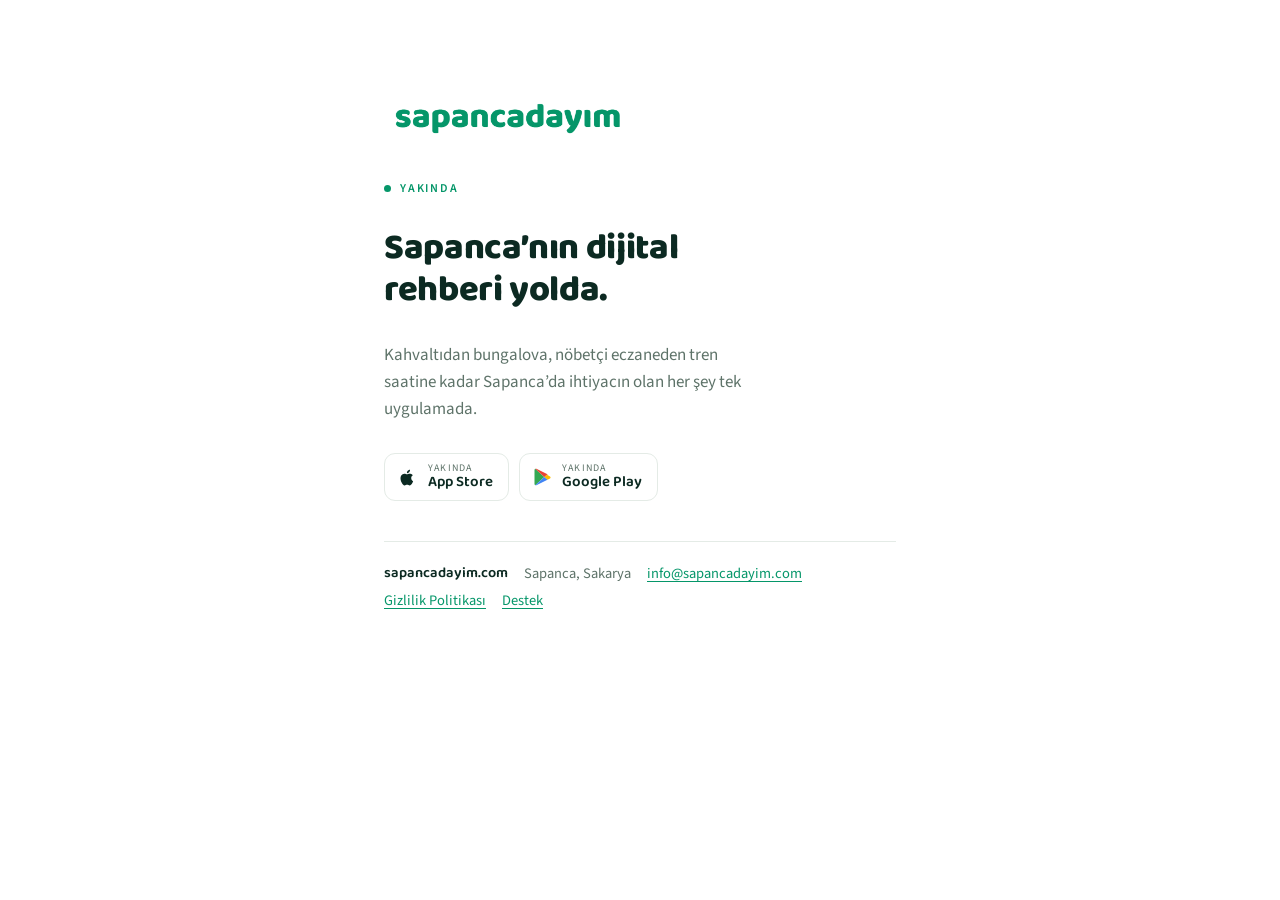
==== index.html @ 2a23ee32 "refactor: palet ve logo ortak dosyalara taşındı :root bloğu dört sayfada birebir tekrar ediyordu, st" ====
<!doctype html>
<html lang="tr">
<head>
<meta charset="utf-8">
<meta name="viewport" content="width=device-width, initial-scale=1">
<meta name="description" content="Sapanca'nın dijital rehberi yakında. Kahvaltı, bungalov, nöbetçi eczane, tren saatleri — Sapanca'da ihtiyacın olan her şey tek uygulamada.">
<meta property="og:title" content="Sapancadayım">
<meta property="og:description" content="Sapanca'nın dijital rehberi yolda. App Store ve Google Play'de yakında.">
<meta property="og:type" content="website">
<meta property="og:url" content="https://sapancadayim.com/">
<meta property="og:locale" content="tr_TR">
<meta name="theme-color" content="#ffffff">
<link rel="canonical" href="https://sapancadayim.com/">
<title>Sapancadayım</title>
<link rel="preconnect" href="https://fonts.googleapis.com">
<link rel="preconnect" href="https://fonts.gstatic.com" crossorigin>
<link rel="stylesheet" href="https://fonts.googleapis.com/css2?family=Baloo+2:wght@600;800&family=Source+Sans+3:wght@400;600&display=swap">
<link rel="stylesheet" href="/style.css">
<style>
  .page {
    max-width: 560px;
    margin: 0 auto;
    padding-inline: 24px;
    padding-block: 96px 48px;
    display: flex;
    flex-direction: column;
    gap: 30px;
    align-items: flex-start;
  }
  img.mark { width: 250px; max-width: 74%; height: auto; }

  .eyebrow {
    display: inline-flex; align-items: center; gap: 9px;
    font-size: 12px; font-weight: 600; letter-spacing: 0.15em; text-transform: uppercase;
    color: var(--brand);
  }
  .dot { width: 7px; height: 7px; border-radius: 50%; background: var(--brand); }

  h1 {
    font-family: var(--display); font-weight: 800;
    font-size: clamp(27px, 5.6vw, 36px); line-height: 1.16; margin: 0;
    text-wrap: balance; letter-spacing: -0.01em; max-width: 18ch;
  }
  p { margin: 0; color: var(--muted); max-width: 46ch; }

  .badges { display: flex; flex-wrap: wrap; gap: 10px; }
  .badge {
    display: inline-flex; align-items: center; gap: 10px;
    border: 1px solid var(--line); border-radius: 11px;
    padding: 9px 15px 9px 12px; background: var(--ground); color: var(--ink);
  }
  .badge-text { display: flex; flex-direction: column; line-height: 1.12;
    font-family: var(--display); font-weight: 600; font-size: 15px; }
  .badge-text small { font-family: var(--body); font-weight: 400; font-size: 10px;
    letter-spacing: 0.12em; text-transform: uppercase; color: var(--muted); }

  footer { width: 100%; margin-top: 10px; padding-top: 20px; border-top: 1px solid var(--line);
    display: flex; flex-wrap: wrap; gap: 4px 16px; font-size: 14.5px; color: var(--muted); }
  footer b { font-family: var(--display); font-weight: 600; color: var(--ink); }

  @media (max-width: 480px) { .page { padding-block: 64px 40px; gap: 26px; } }
</style>
<style>
  body { margin: 0; }
</style>
</head>
<body>

<div class="page">
  <img class="mark" src="/assets/logo.png" alt="sapancadayım">

  <span class="eyebrow"><span class="dot"></span>Yakında</span>

  <h1>Sapanca&rsquo;nın dijital rehberi yolda.</h1>

  <p>Kahvaltıdan bungalova, nöbetçi eczaneden tren saatine kadar Sapanca&rsquo;da ihtiyacın olan her şey tek uygulamada.</p>

  <div class="badges">
    <span class="badge" aria-label="Yakında App Store&rsquo;da">
      <svg viewBox="0 0 24 24" width="21" height="21" aria-hidden="true">
        <path fill="currentColor" d="M16.2 12.6c0-2.2 1.8-3.3 1.9-3.3-1-1.5-2.7-1.7-3.3-1.7-1.4-.1-2.7.8-3.4.8-.7 0-1.8-.8-2.9-.8-1.5 0-2.9.9-3.7 2.2-1.6 2.7-.4 6.8 1.1 9 .8 1.1 1.6 2.3 2.8 2.2 1.1 0 1.5-.7 2.9-.7 1.3 0 1.7.7 2.9.7 1.2 0 1.9-1.1 2.7-2.2.8-1.2 1.2-2.4 1.2-2.5 0 0-2.2-.9-2.2-3.7zM14 5.8c.6-.8 1-1.8.9-2.8-.9 0-2 .6-2.6 1.3-.6.7-1.1 1.7-.9 2.7 1 .1 2-.5 2.6-1.2z"/>
      </svg>
      <span class="badge-text"><small>Yakında</small>App Store</span>
    </span>
    <span class="badge" aria-label="Yakında Google Play&rsquo;de">
      <svg viewBox="0 0 24 24" width="20" height="20" aria-hidden="true">
        <path fill="#34A853" d="M3.9 2.1 14.7 12 3.9 21.9c-.5-.3-.9-.9-.9-1.6V3.7c0-.7.4-1.3.9-1.6z"/>
        <path fill="#FBBC04" d="M18.6 8.6 14.7 12l3.9 3.4 3-1.7c.9-.5.9-1.9 0-2.4l-3-1.7z"/>
        <path fill="#EA4335" d="M3.9 2.1c.4-.2.9-.2 1.4.1l13.3 6.4L14.7 12 3.9 2.1z"/>
        <path fill="#4285F4" d="M3.9 21.9 14.7 12l3.9 3.4L5.3 21.8c-.5.3-1 .3-1.4.1z"/>
      </svg>
      <span class="badge-text"><small>Yakında</small>Google Play</span>
    </span>
  </div>

  <footer>
    <b>sapancadayim.com</b>
    <span>Sapanca, Sakarya</span>
    <a href="mailto:info@sapancadayim.com">info@sapancadayim.com</a>
    <a href="/gizlilik/">Gizlilik Politikası</a>
    <a href="/destek/">Destek</a>
  </footer>
</div>

</body>
</html>
---- style.css ----
/* sapancadayim.com — paylaşılan tasarım değişkenleri.
   Dört sayfa da bunu bağlar. Yalnızca değişkenler ve sıfırlama burada;
   sayfaya özgü düzen kuralları kendi dosyasında kalır.

   Tek temaya bağlı, bilerek: beyaz zemin marka kimliğinin parçası.
   Bu yüzden her renk açıkça boyanıyor, hiçbiri host temasından miras alınmıyor.
   prefers-color-scheme kuralı EKLENMEYECEK. */

:root {
  --ground: #FFFFFF;
  --ink: #0C2A22;
  /* #64796F idi. --wash zemini üstünde 4.41:1 veriyordu, AA eşiği 4.5:1.
     #5E7369 beyazda 5.08:1, --wash üstünde 4.80:1 — ikisi de geçiyor. */
  --muted: #5E7369;
  --brand: #059669;
  --line: #E4EBE6;
  --wash: #F4FAF7;
  --display: "Baloo 2", "Trebuchet MS", sans-serif;
  --body: "Source Sans 3", -apple-system, "Segoe UI", sans-serif;
}

* { box-sizing: border-box; }

body {
  margin: 0;
  background: var(--ground);
  color: var(--ink);
  font-family: var(--body);
  font-size: 17px;
  line-height: 1.6;
  -webkit-font-smoothing: antialiased;
}

img { max-width: 100%; }

a {
  color: var(--brand);
  text-decoration-thickness: 1px;
  text-underline-offset: 3px;
}
a:hover { color: var(--ink); }
a:focus-visible {
  outline: 2px solid var(--brand);
  outline-offset: 3px;
  border-radius: 3px;
}
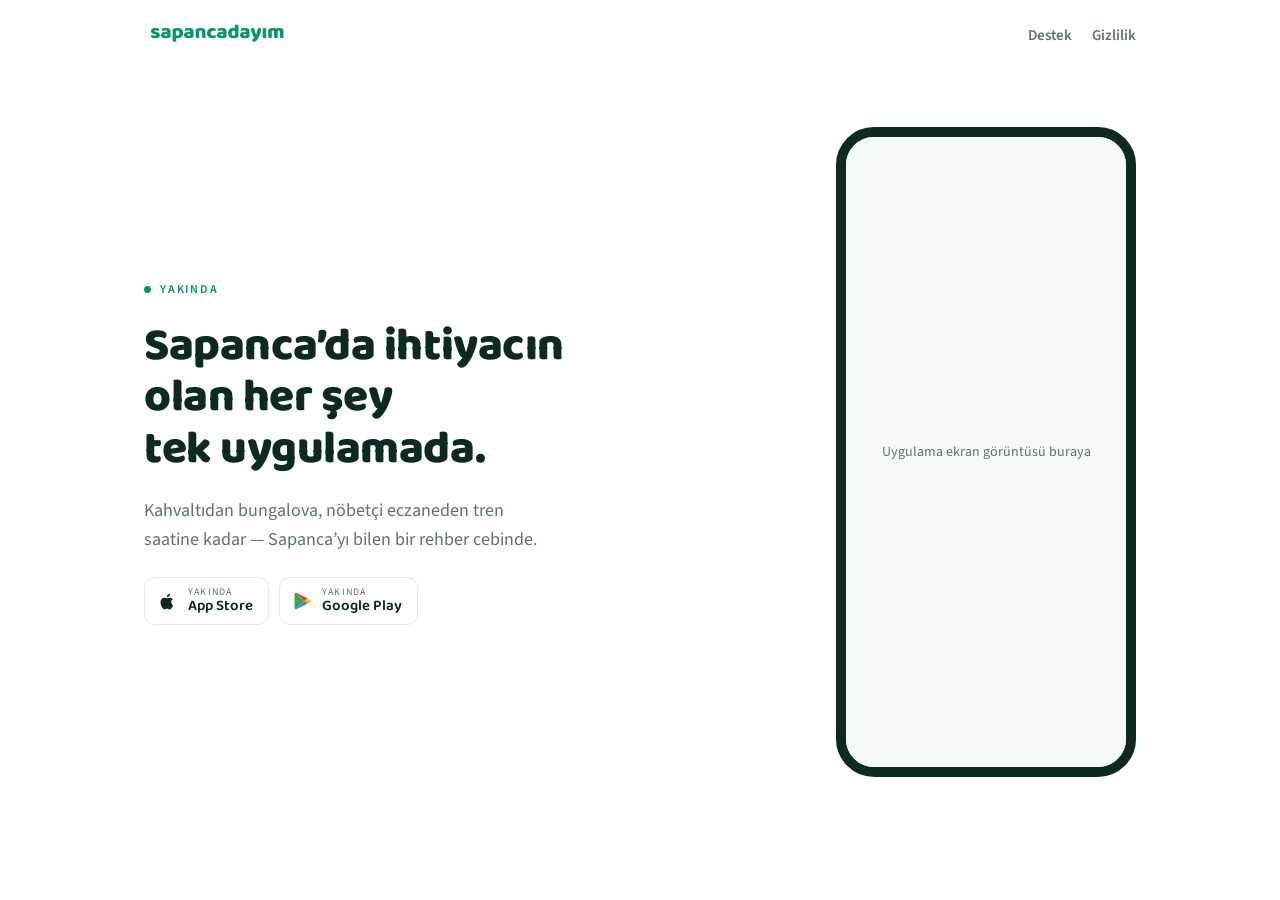
==== commit 9374f974: "feat: ana sayfa başlık çubuğu ve hero bölümü Tek sütunlu 'yakında' düzeni, iki sütunlu hero'ya geçti" ====
--- a/index.html
+++ b/index.html
@@ -17,32 +17,81 @@
 <link rel="stylesheet" href="https://fonts.googleapis.com/css2?family=Baloo+2:wght@600;800&family=Source+Sans+3:wght@400;600&display=swap">
 <link rel="stylesheet" href="/style.css">
 <style>
-  .page {
-    max-width: 560px;
+  /* Sayfa iskeleti */
+  .wrap {
+    max-width: 1040px;
     margin: 0 auto;
     padding-inline: 24px;
-    padding-block: 96px 48px;
+  }
+  .section { padding-block: 72px; }
+  .section-wash { background: var(--wash); }
+
+  /* Başlık çubuğu */
+  .topbar {
     display: flex;
-    flex-direction: column;
-    gap: 30px;
-    align-items: flex-start;
+    align-items: center;
+    justify-content: space-between;
+    gap: 16px;
+    padding-block: 20px;
   }
-  img.mark { width: 250px; max-width: 74%; height: auto; }
+  .topbar img { width: 148px; height: auto; }
+  .topbar nav {
+    display: flex;
+    gap: 20px;
+    font-size: 15px;
+    font-weight: 600;
+  }
+  .topbar nav a { color: var(--muted); text-decoration: none; }
+  .topbar nav a:hover { color: var(--brand); }
 
+  /* Yer tutucu — üç görsel alanı da bunu kullanıyor.
+     Gerçek görsel gelince .slot satırı silinip img açılacak. */
+  .slot {
+    display: flex;
+    align-items: center;
+    justify-content: center;
+    text-align: center;
+    background: var(--wash);
+    border: 2px dashed var(--line);
+    border-radius: 14px;
+    color: var(--muted);
+    font-size: 14px;
+    padding: 16px;
+  }
+
+  /* Hero */
+  .hero {
+    display: grid;
+    grid-template-columns: 1fr 300px;
+    gap: 56px;
+    align-items: center;
+    padding-block: 56px 80px;
+  }
+  .hero-text { display: flex; flex-direction: column; align-items: flex-start; gap: 22px; }
   .eyebrow {
     display: inline-flex; align-items: center; gap: 9px;
     font-size: 12px; font-weight: 600; letter-spacing: 0.15em; text-transform: uppercase;
     color: var(--brand);
   }
   .dot { width: 7px; height: 7px; border-radius: 50%; background: var(--brand); }
-
   h1 {
     font-family: var(--display); font-weight: 800;
-    font-size: clamp(27px, 5.6vw, 36px); line-height: 1.16; margin: 0;
-    text-wrap: balance; letter-spacing: -0.01em; max-width: 18ch;
+    font-size: clamp(30px, 5.2vw, 46px); line-height: 1.12; margin: 0;
+    text-wrap: balance; letter-spacing: -0.01em; max-width: 16ch;
   }
-  p { margin: 0; color: var(--muted); max-width: 46ch; }
+  .lede { margin: 0; color: var(--muted); max-width: 44ch; font-size: 18px; }
 
+  /* Telefon çerçevesi */
+  .phone {
+    aspect-ratio: 9 / 19.5;
+    border: 10px solid var(--ink);
+    border-radius: 38px;
+    overflow: hidden;
+    background: var(--wash);
+  }
+  .phone .slot { height: 100%; border: 0; border-radius: 0; }
+
+  /* Mağaza rozetleri */
   .badges { display: flex; flex-wrap: wrap; gap: 10px; }
   .badge {
     display: inline-flex; align-items: center; gap: 10px;
@@ -54,53 +103,61 @@
   .badge-text small { font-family: var(--body); font-weight: 400; font-size: 10px;
     letter-spacing: 0.12em; text-transform: uppercase; color: var(--muted); }
 
-  footer { width: 100%; margin-top: 10px; padding-top: 20px; border-top: 1px solid var(--line);
-    display: flex; flex-wrap: wrap; gap: 4px 16px; font-size: 14.5px; color: var(--muted); }
-  footer b { font-family: var(--display); font-weight: 600; color: var(--ink); }
-
-  @media (max-width: 480px) { .page { padding-block: 64px 40px; gap: 26px; } }
-</style>
-<style>
-  body { margin: 0; }
+  @media (max-width: 800px) {
+    .hero { grid-template-columns: 1fr; gap: 36px; padding-block: 36px 56px; }
+    .phone { max-width: 260px; }
+    .section { padding-block: 52px; }
+  }
 </style>
 </head>
 <body>
 
-<div class="page">
-  <img class="mark" src="/assets/logo.png" alt="sapancadayım">
+<header class="wrap topbar">
+  <img src="/assets/logo.png" alt="sapancadayım">
+  <nav>
+    <a href="/destek/">Destek</a>
+    <a href="/gizlilik/">Gizlilik</a>
+  </nav>
+</header>
 
-  <span class="eyebrow"><span class="dot"></span>Yakında</span>
+<main>
+  <section class="wrap hero">
+    <div class="hero-text">
+      <span class="eyebrow"><span class="dot"></span>Yakında</span>
 
-  <h1>Sapanca&rsquo;nın dijital rehberi yolda.</h1>
+      <h1>Sapanca&rsquo;da ihtiyacın olan her şey tek uygulamada.</h1>
 
-  <p>Kahvaltıdan bungalova, nöbetçi eczaneden tren saatine kadar Sapanca&rsquo;da ihtiyacın olan her şey tek uygulamada.</p>
+      <p class="lede">Kahvaltıdan bungalova, nöbetçi eczaneden tren saatine kadar &mdash; Sapanca&rsquo;yı bilen bir rehber cebinde.</p>
 
-  <div class="badges">
-    <span class="badge" aria-label="Yakında App Store&rsquo;da">
-      <svg viewBox="0 0 24 24" width="21" height="21" aria-hidden="true">
-        <path fill="currentColor" d="M16.2 12.6c0-2.2 1.8-3.3 1.9-3.3-1-1.5-2.7-1.7-3.3-1.7-1.4-.1-2.7.8-3.4.8-.7 0-1.8-.8-2.9-.8-1.5 0-2.9.9-3.7 2.2-1.6 2.7-.4 6.8 1.1 9 .8 1.1 1.6 2.3 2.8 2.2 1.1 0 1.5-.7 2.9-.7 1.3 0 1.7.7 2.9.7 1.2 0 1.9-1.1 2.7-2.2.8-1.2 1.2-2.4 1.2-2.5 0 0-2.2-.9-2.2-3.7zM14 5.8c.6-.8 1-1.8.9-2.8-.9 0-2 .6-2.6 1.3-.6.7-1.1 1.7-.9 2.7 1 .1 2-.5 2.6-1.2z"/>
-      </svg>
-      <span class="badge-text"><small>Yakında</small>App Store</span>
-    </span>
-    <span class="badge" aria-label="Yakında Google Play&rsquo;de">
-      <svg viewBox="0 0 24 24" width="20" height="20" aria-hidden="true">
-        <path fill="#34A853" d="M3.9 2.1 14.7 12 3.9 21.9c-.5-.3-.9-.9-.9-1.6V3.7c0-.7.4-1.3.9-1.6z"/>
-        <path fill="#FBBC04" d="M18.6 8.6 14.7 12l3.9 3.4 3-1.7c.9-.5.9-1.9 0-2.4l-3-1.7z"/>
-        <path fill="#EA4335" d="M3.9 2.1c.4-.2.9-.2 1.4.1l13.3 6.4L14.7 12 3.9 2.1z"/>
-        <path fill="#4285F4" d="M3.9 21.9 14.7 12l3.9 3.4L5.3 21.8c-.5.3-1 .3-1.4.1z"/>
-      </svg>
-      <span class="badge-text"><small>Yakında</small>Google Play</span>
-    </span>
-  </div>
+      <!-- YAYIN GÜNÜ (1/3): rozetlerdeki <small>Yakında</small> satırları silinecek,
+           span yerine mağaza bağlantısı veren <a> gelecek. -->
+      <div class="badges">
+        <span class="badge" aria-label="Yakında App Store&rsquo;da">
+          <svg viewBox="0 0 24 24" width="21" height="21" aria-hidden="true">
+            <path fill="currentColor" d="M16.2 12.6c0-2.2 1.8-3.3 1.9-3.3-1-1.5-2.7-1.7-3.3-1.7-1.4-.1-2.7.8-3.4.8-.7 0-1.8-.8-2.9-.8-1.5 0-2.9.9-3.7 2.2-1.6 2.7-.4 6.8 1.1 9 .8 1.1 1.6 2.3 2.8 2.2 1.1 0 1.5-.7 2.9-.7 1.3 0 1.7.7 2.9.7 1.2 0 1.9-1.1 2.7-2.2.8-1.2 1.2-2.4 1.2-2.5 0 0-2.2-.9-2.2-3.7zM14 5.8c.6-.8 1-1.8.9-2.8-.9 0-2 .6-2.6 1.3-.6.7-1.1 1.7-.9 2.7 1 .1 2-.5 2.6-1.2z"/>
+          </svg>
+          <span class="badge-text"><small>Yakında</small>App Store</span>
+        </span>
+        <span class="badge" aria-label="Yakında Google Play&rsquo;de">
+          <svg viewBox="0 0 24 24" width="20" height="20" aria-hidden="true">
+            <path fill="#34A853" d="M3.9 2.1 14.7 12 3.9 21.9c-.5-.3-.9-.9-.9-1.6V3.7c0-.7.4-1.3.9-1.6z"/>
+            <path fill="#FBBC04" d="M18.6 8.6 14.7 12l3.9 3.4 3-1.7c.9-.5.9-1.9 0-2.4l-3-1.7z"/>
+            <path fill="#EA4335" d="M3.9 2.1c.4-.2.9-.2 1.4.1l13.3 6.4L14.7 12 3.9 2.1z"/>
+            <path fill="#4285F4" d="M3.9 21.9 14.7 12l3.9 3.4L5.3 21.8c-.5.3-1 .3-1.4.1z"/>
+          </svg>
+          <span class="badge-text"><small>Yakında</small>Google Play</span>
+        </span>
+      </div>
+    </div>
 
-  <footer>
-    <b>sapancadayim.com</b>
-    <span>Sapanca, Sakarya</span>
-    <a href="mailto:info@sapancadayim.com">info@sapancadayim.com</a>
-    <a href="/gizlilik/">Gizlilik Politikası</a>
-    <a href="/destek/">Destek</a>
-  </footer>
-</div>
+    <div class="phone">
+      <!-- Ekran görüntüsü hazır olunca: assets/ekran.png ekle,
+           .slot satırını sil, aşağıdaki img'i aç. -->
+      <div class="slot" aria-hidden="true">Uygulama ekran görüntüsü buraya</div>
+      <!-- <img src="/assets/ekran.png" alt="Sapancadayım uygulamasının ana ekranı"> -->
+    </div>
+  </section>
+</main>
 
 </body>
 </html>
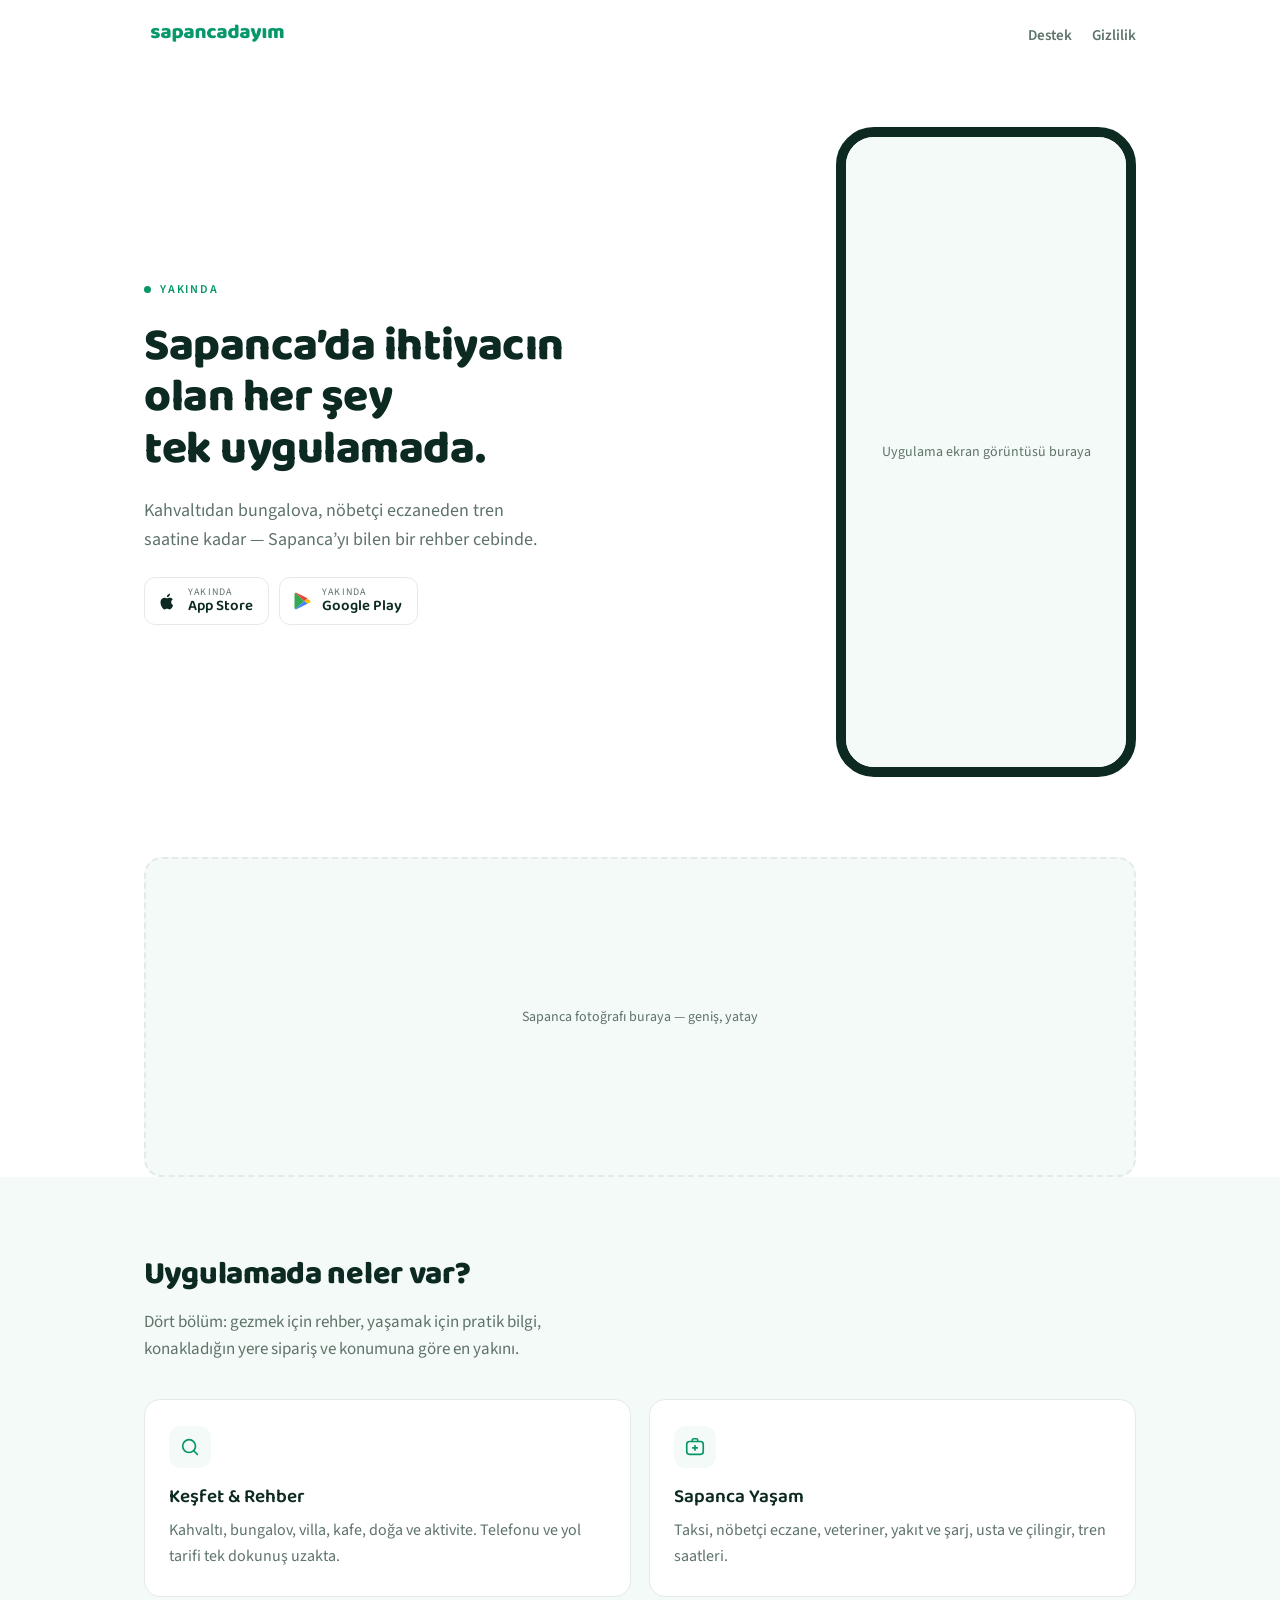
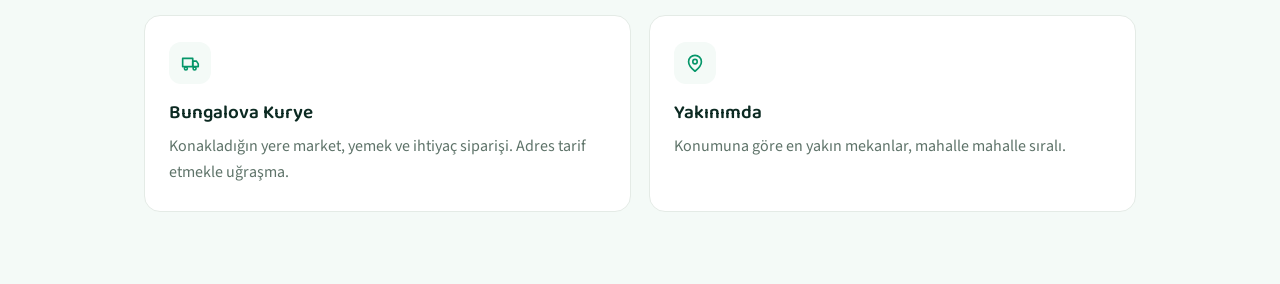
==== commit 344701cd: "feat: Sapanca şeridi ve dört özellik kutusu Kutular uygulamanın dört sekmesini birebir karşılıyor. F" ====
--- a/index.html
+++ b/index.html
@@ -103,10 +103,45 @@
   .badge-text small { font-family: var(--body); font-weight: 400; font-size: 10px;
     letter-spacing: 0.12em; text-transform: uppercase; color: var(--muted); }
 
+  /* Sapanca şeridi */
+  .strip { height: clamp(200px, 30vw, 320px); border-radius: 18px; }
+
+  /* Özellik kutuları */
+  .section-title {
+    font-family: var(--display); font-weight: 800;
+    font-size: clamp(24px, 3.4vw, 32px); margin: 0 0 8px;
+    letter-spacing: -0.01em;
+  }
+  .section-lede { margin: 0 0 36px; color: var(--muted); max-width: 52ch; }
+  .cards {
+    display: grid;
+    grid-template-columns: repeat(2, 1fr);
+    gap: 18px;
+  }
+  .card {
+    background: var(--ground);
+    border: 1px solid var(--line);
+    border-radius: 16px;
+    padding: 26px 24px;
+  }
+  .card-icon {
+    width: 42px; height: 42px; border-radius: 12px;
+    background: var(--wash);
+    display: flex; align-items: center; justify-content: center;
+    color: var(--brand);
+    margin-bottom: 14px;
+  }
+  .card h3 {
+    font-family: var(--display); font-weight: 600; font-size: 19px;
+    margin: 0 0 6px;
+  }
+  .card p { margin: 0; color: var(--muted); font-size: 16px; }
+
   @media (max-width: 800px) {
     .hero { grid-template-columns: 1fr; gap: 36px; padding-block: 36px 56px; }
     .phone { max-width: 260px; }
     .section { padding-block: 52px; }
+    .cards { grid-template-columns: 1fr; }
   }
 </style>
 </head>
@@ -157,6 +192,65 @@
       <!-- <img src="/assets/ekran.png" alt="Sapancadayım uygulamasının ana ekranı"> -->
     </div>
   </section>
+  <div class="wrap">
+    <!-- Sapanca fotoğrafı hazır olunca: assets/sapanca.jpg ekle,
+         .slot satırını sil, aşağıdaki img'i aç. -->
+    <div class="slot strip" aria-hidden="true">Sapanca fotoğrafı buraya &mdash; geniş, yatay</div>
+    <!-- <img class="strip" src="/assets/sapanca.jpg" alt="Sapanca Gölü kıyısı"> -->
+  </div>
+
+  <section class="section section-wash">
+    <div class="wrap">
+      <h2 class="section-title">Uygulamada neler var?</h2>
+      <p class="section-lede">Dört bölüm: gezmek için rehber, yaşamak için pratik bilgi, konakladığın yere sipariş ve konumuna göre en yakını.</p>
+
+      <div class="cards">
+        <article class="card">
+          <div class="card-icon" aria-hidden="true">
+            <svg viewBox="0 0 24 24" width="22" height="22" fill="none" stroke="currentColor" stroke-width="1.8" stroke-linecap="round" stroke-linejoin="round">
+              <circle cx="11" cy="11" r="7"/><path d="m20 20-3.6-3.6"/>
+            </svg>
+          </div>
+          <h3>Keşfet &amp; Rehber</h3>
+          <p>Kahvaltı, bungalov, villa, kafe, doğa ve aktivite. Telefonu ve yol tarifi tek dokunuş uzakta.</p>
+        </article>
+
+        <article class="card">
+          <div class="card-icon" aria-hidden="true">
+            <svg viewBox="0 0 24 24" width="22" height="22" fill="none" stroke="currentColor" stroke-width="1.8" stroke-linecap="round" stroke-linejoin="round">
+              <rect x="3" y="6" width="18" height="14" rx="3"/>
+              <path d="M9 6V4.5A1.5 1.5 0 0 1 10.5 3h3A1.5 1.5 0 0 1 15 4.5V6"/>
+              <path d="M12 10.5v5M9.5 13h5"/>
+            </svg>
+          </div>
+          <h3>Sapanca Yaşam</h3>
+          <p>Taksi, nöbetçi eczane, veteriner, yakıt ve şarj, usta ve çilingir, tren saatleri.</p>
+        </article>
+
+        <article class="card">
+          <div class="card-icon" aria-hidden="true">
+            <svg viewBox="0 0 24 24" width="22" height="22" fill="none" stroke="currentColor" stroke-width="1.8" stroke-linecap="round" stroke-linejoin="round">
+              <path d="M4 7h11v9H4z"/><path d="M15 10h4l2 3v3h-6z"/>
+              <circle cx="7.5" cy="18" r="1.6"/><circle cx="17" cy="18" r="1.6"/>
+            </svg>
+          </div>
+          <h3>Bungalova Kurye</h3>
+          <p>Konakladığın yere market, yemek ve ihtiyaç siparişi. Adres tarif etmekle uğraşma.</p>
+        </article>
+
+        <article class="card">
+          <div class="card-icon" aria-hidden="true">
+            <svg viewBox="0 0 24 24" width="22" height="22" fill="none" stroke="currentColor" stroke-width="1.8" stroke-linecap="round" stroke-linejoin="round">
+              <path d="M12 21s7-5.6 7-10.4A7 7 0 0 0 5 10.6C5 15.4 12 21 12 21z"/>
+              <circle cx="12" cy="10.5" r="2.4"/>
+            </svg>
+          </div>
+          <h3>Yakınımda</h3>
+          <p>Konumuna göre en yakın mekanlar, mahalle mahalle sıralı.</p>
+        </article>
+      </div>
+    </div>
+  </section>
 </main>
 
 </body>
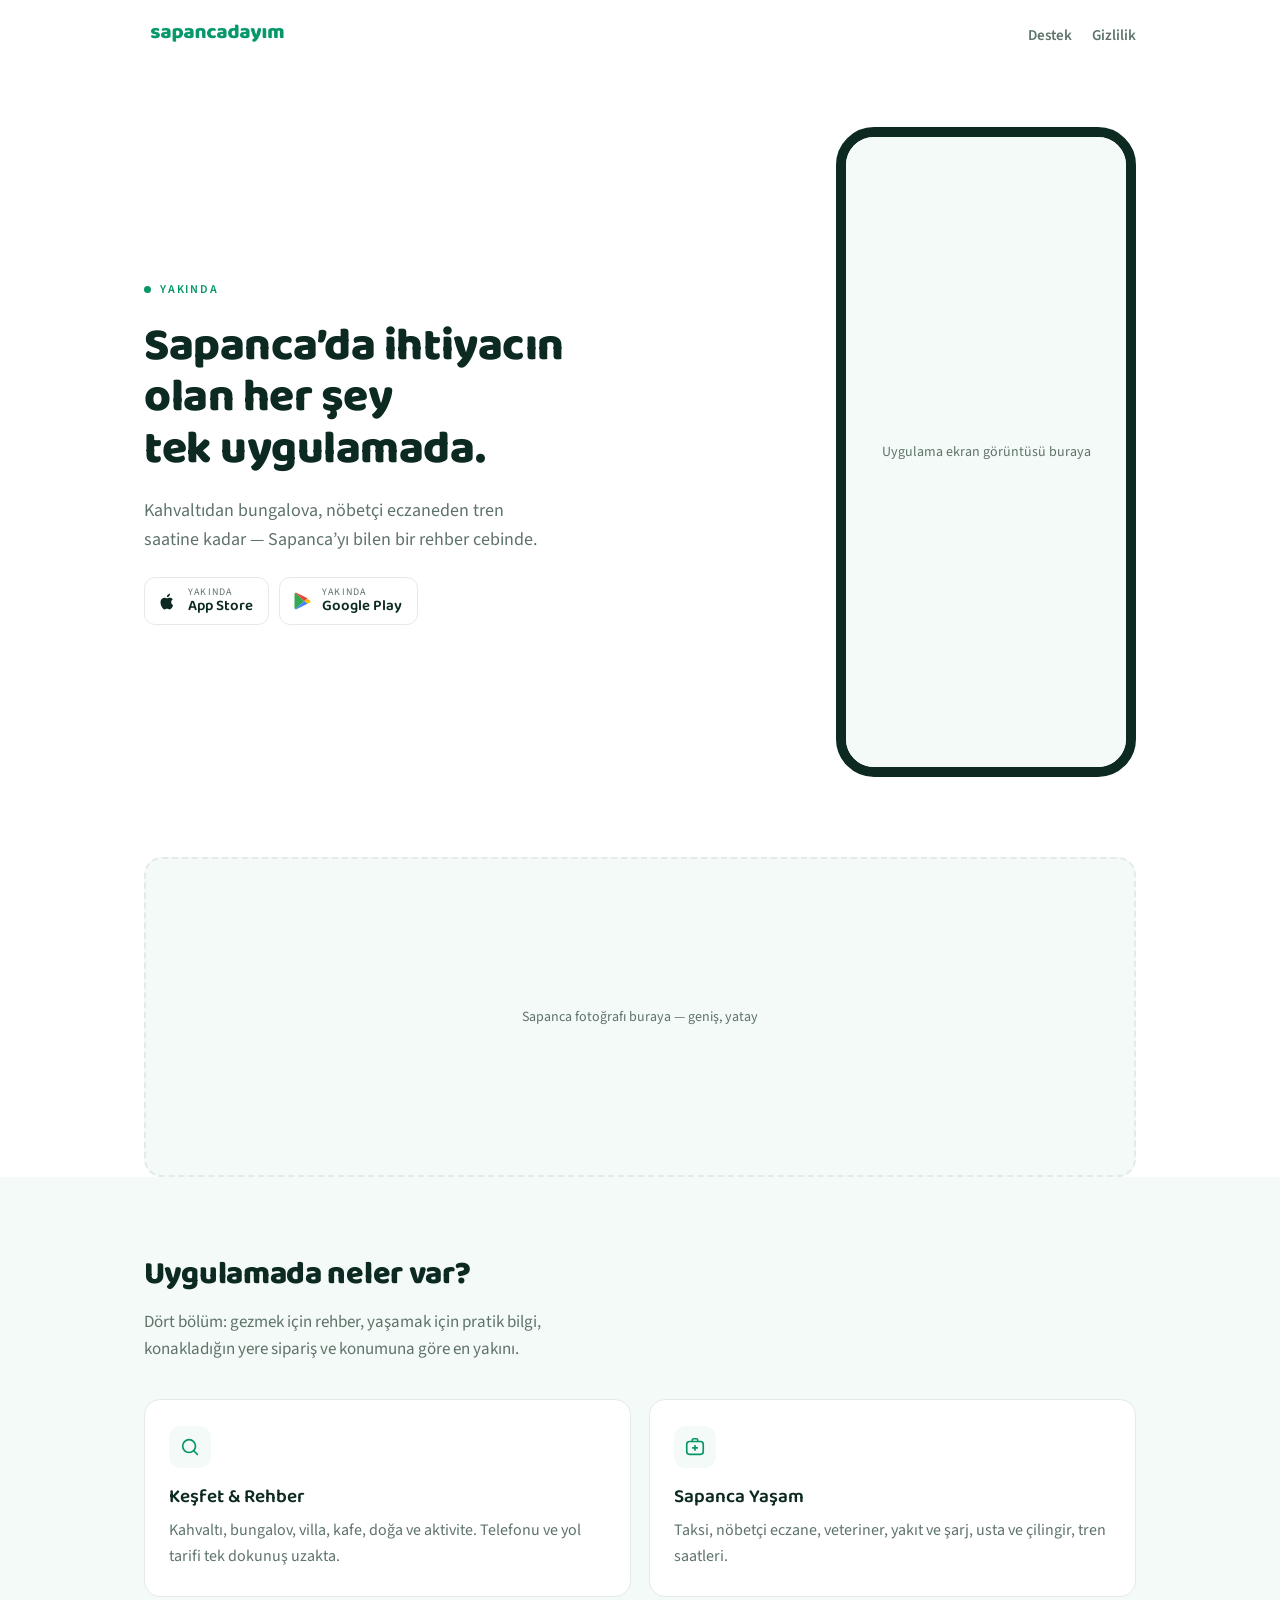
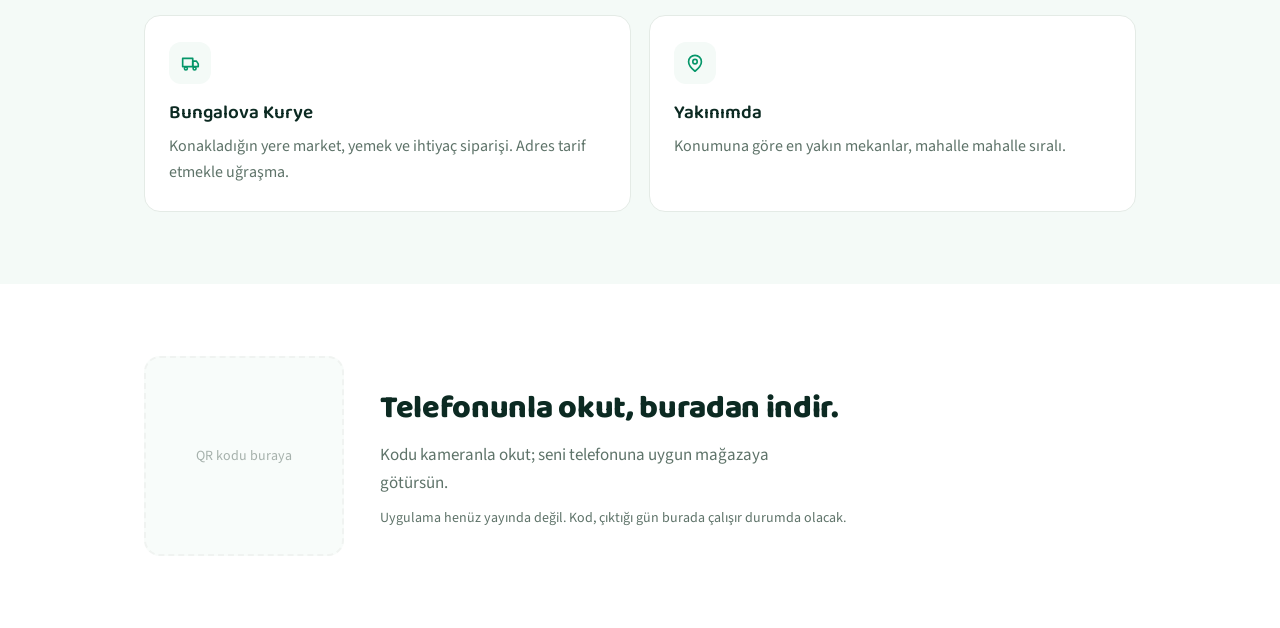
==== commit 64337b36: "feat: QR bölümü (kod yer tutucu) Kutu soluk duruyor çünkü uygulama henüz mağazada yok. QR hazır olun" ====
--- a/index.html
+++ b/index.html
@@ -137,11 +137,26 @@
   }
   .card p { margin: 0; color: var(--muted); font-size: 16px; }
 
+  /* QR bölümü */
+  .qr-row {
+    display: grid;
+    grid-template-columns: 200px 1fr;
+    gap: 36px;
+    align-items: center;
+  }
+  .qr-box { aspect-ratio: 1; border-radius: 16px; }
+  /* Uygulama mağazada olmadığı için kutu soluk duruyor.
+     YAYIN GÜNÜ: aşağıdaki opacity kuralı silinecek. */
+  .qr-box { opacity: 0.55; }
+  .qr-note { font-size: 14px; color: var(--muted); margin: 10px 0 0; }
+
   @media (max-width: 800px) {
     .hero { grid-template-columns: 1fr; gap: 36px; padding-block: 36px 56px; }
     .phone { max-width: 260px; }
     .section { padding-block: 52px; }
     .cards { grid-template-columns: 1fr; }
+    .qr-row { grid-template-columns: 1fr; gap: 24px; justify-items: start; }
+    .qr-box { width: 180px; }
   }
 </style>
 </head>
@@ -251,6 +266,22 @@
       </div>
     </div>
   </section>
+  <section class="section">
+    <div class="wrap qr-row">
+      <div>
+        <!-- YAYIN GÜNÜ (2/3): QR hazır olunca assets/qr.png ekle,
+             .slot satırını sil, img'i aç, .qr-box opacity kuralını kaldır.
+             QR şu adrese bakmalı: https://sapancadayim.com/indir/ -->
+        <div class="slot qr-box" aria-hidden="true">QR kodu buraya</div>
+        <!-- <img class="qr-box" src="/assets/qr.png" alt="Uygulamayı indirmek için QR kodu"> -->
+      </div>
+      <div>
+        <h2 class="section-title">Telefonunla okut, buradan indir.</h2>
+        <p class="section-lede" style="margin-bottom:0">Kodu kameranla okut; seni telefonuna uygun mağazaya götürsün.</p>
+        <p class="qr-note">Uygulama henüz yayında değil. Kod, çıktığı gün burada çalışır durumda olacak.</p>
+      </div>
+    </div>
+  </section>
 </main>
 
 </body>
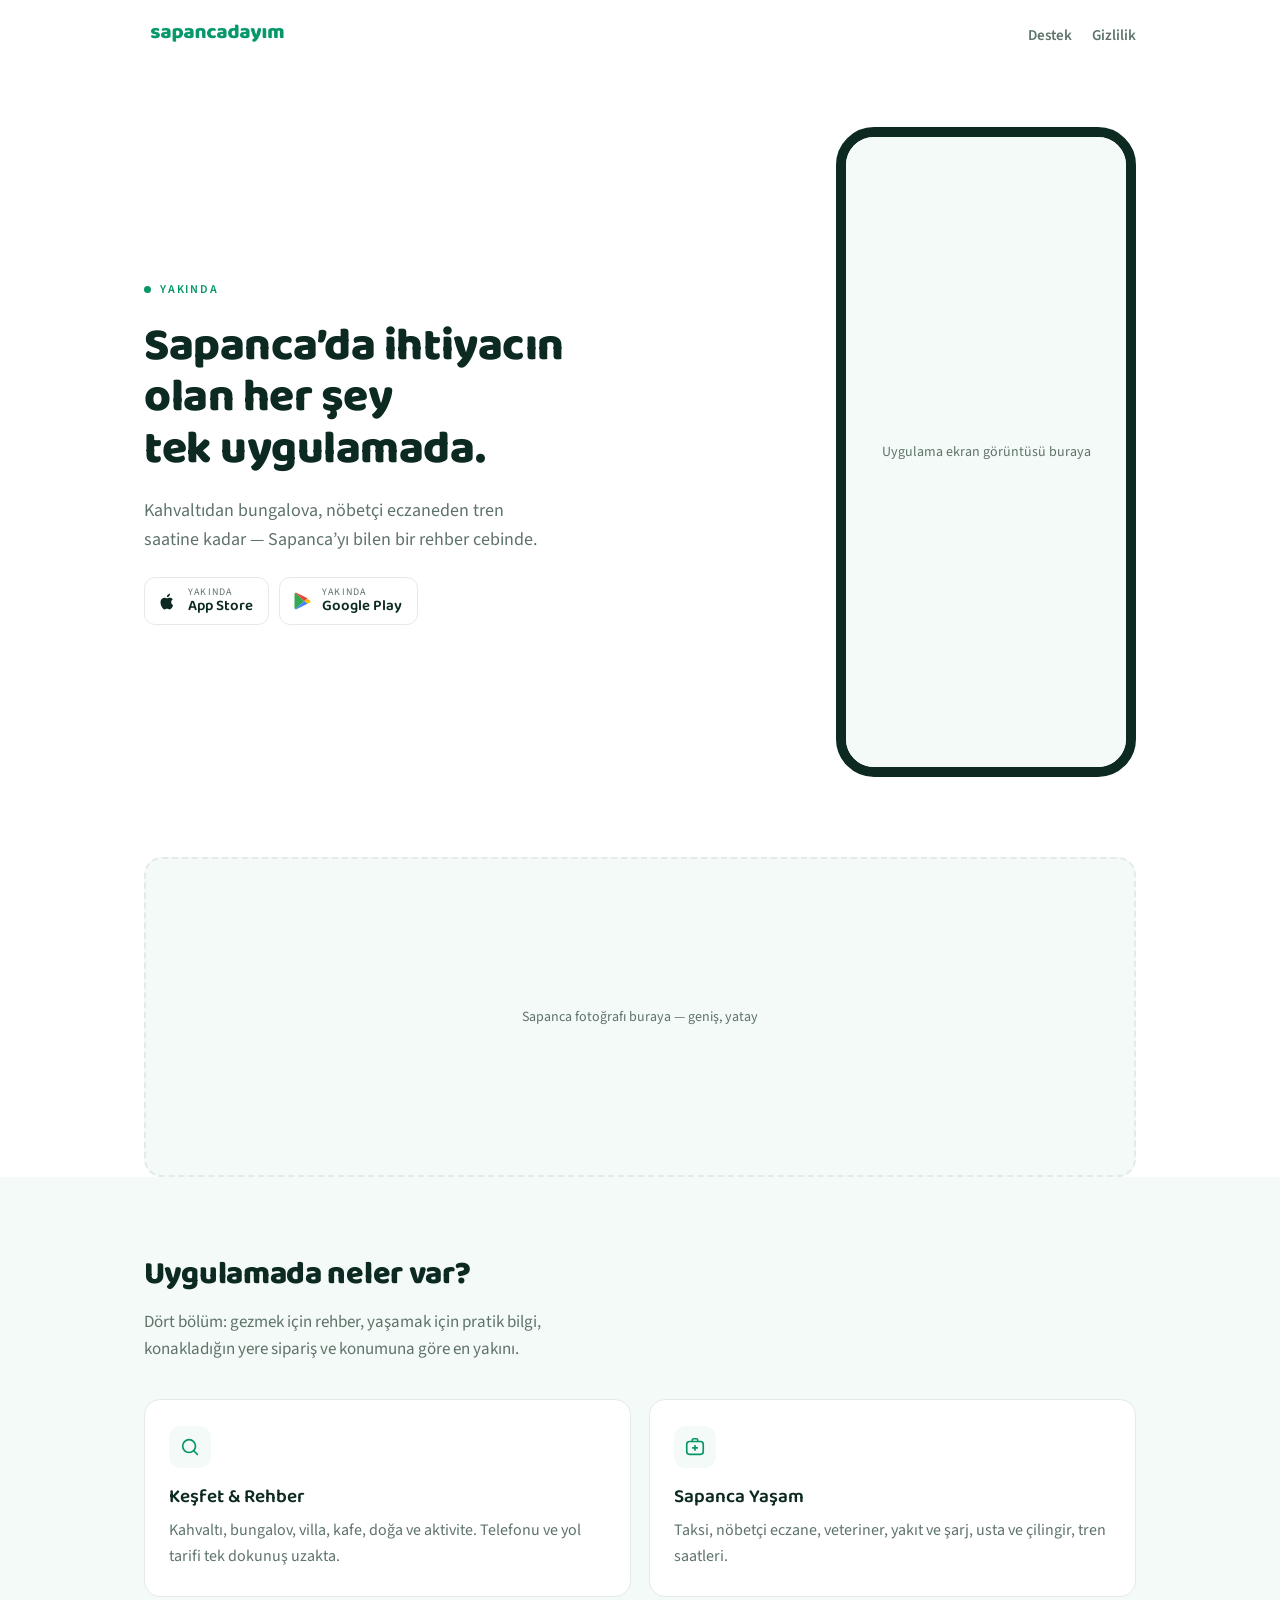
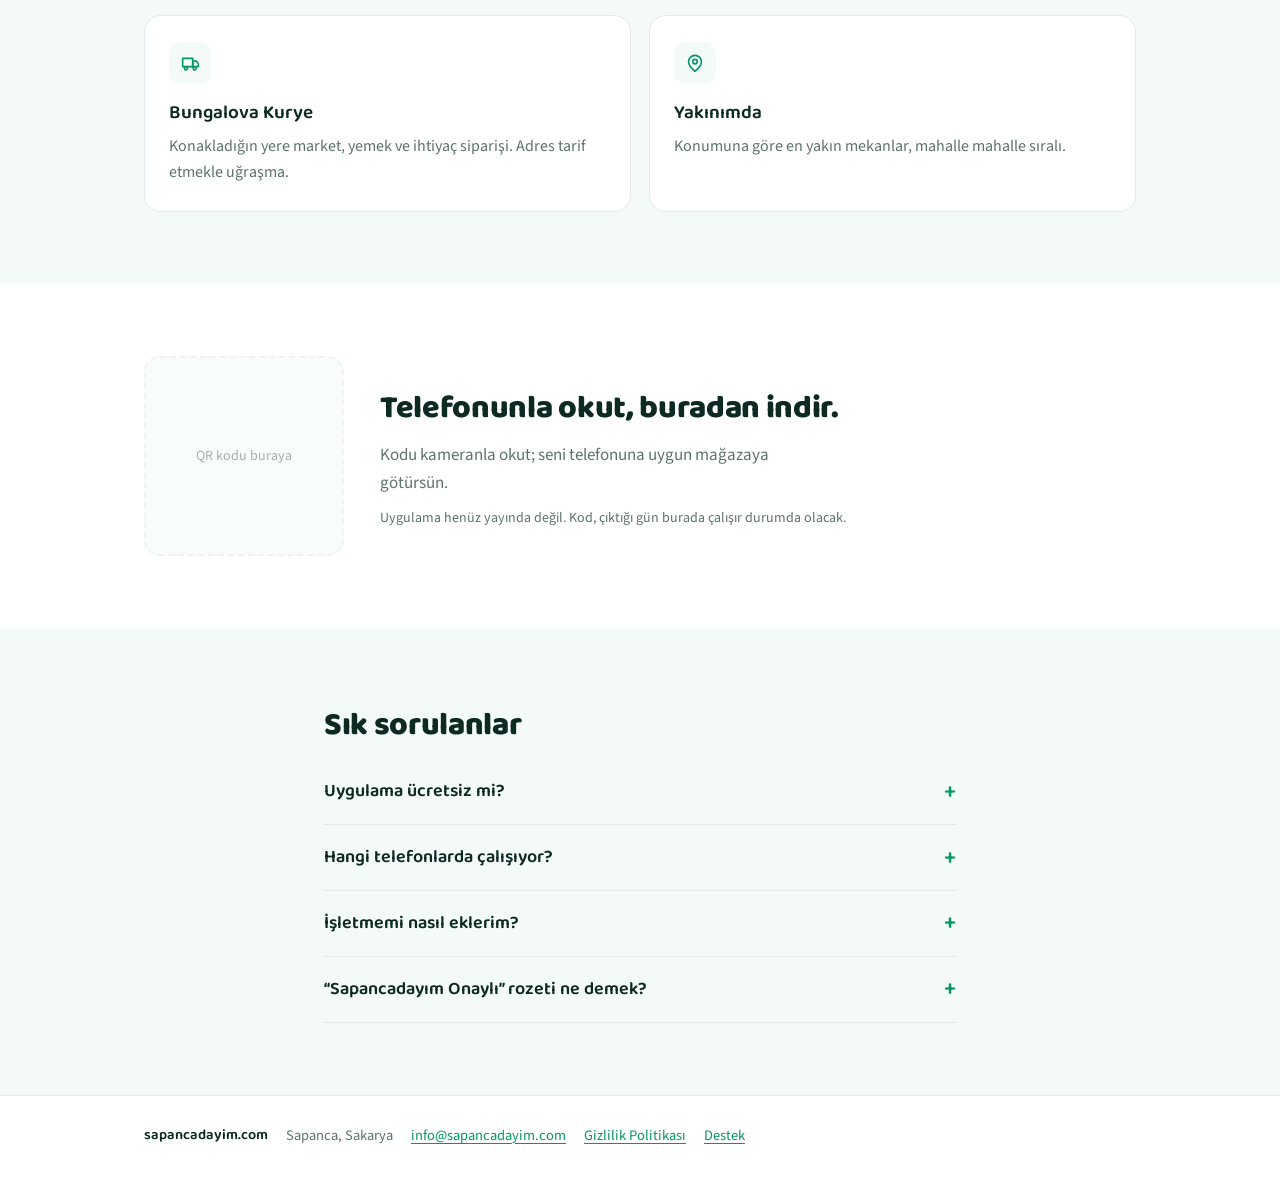
==== commit 16bd9431: "feat: SSS bölümü ve footer Dört soru, details/summary ile — JavaScript yok, klavye desteği hazır gel" ====
--- a/index.html
+++ b/index.html
@@ -150,6 +150,40 @@
   .qr-box { opacity: 0.55; }
   .qr-note { font-size: 14px; color: var(--muted); margin: 10px 0 0; }
 
+  /* SSS */
+  .faq { max-width: 680px; }
+  .faq details {
+    border-bottom: 1px solid var(--line);
+    padding: 18px 0;
+  }
+  .faq summary {
+    cursor: pointer;
+    font-family: var(--display); font-weight: 600; font-size: 18px;
+    list-style: none;
+    display: flex; align-items: center; justify-content: space-between; gap: 16px;
+  }
+  .faq summary::-webkit-details-marker { display: none; }
+  .faq summary::after {
+    content: "+";
+    font-weight: 600; color: var(--brand); font-size: 22px; line-height: 1;
+  }
+  .faq details[open] summary::after { content: "\2212"; }
+  .faq summary:focus-visible {
+    outline: 2px solid var(--brand); outline-offset: 3px; border-radius: 3px;
+  }
+  .faq p { margin: 12px 0 0; color: var(--muted); }
+
+  /* Footer */
+  footer.site {
+    border-top: 1px solid var(--line);
+    padding-block: 28px 40px;
+  }
+  footer.site .wrap {
+    display: flex; flex-wrap: wrap; gap: 6px 18px;
+    font-size: 14.5px; color: var(--muted);
+  }
+  footer.site b { font-family: var(--display); font-weight: 600; color: var(--ink); }
+
   @media (max-width: 800px) {
     .hero { grid-template-columns: 1fr; gap: 36px; padding-block: 36px 56px; }
     .phone { max-width: 260px; }
@@ -282,7 +316,44 @@
       </div>
     </div>
   </section>
+  <section class="section section-wash">
+    <div class="wrap faq">
+      <h2 class="section-title">Sık sorulanlar</h2>
+
+      <details>
+        <summary>Uygulama ücretsiz mi?</summary>
+        <p>Evet, ücretsiz.</p>
+      </details>
+
+      <details>
+        <summary>Hangi telefonlarda çalışıyor?</summary>
+        <p>iPhone ve Android telefonlarda.</p>
+      </details>
+
+      <details>
+        <summary>İşletmemi nasıl eklerim?</summary>
+        <p><a href="mailto:info@sapancadayim.com">info@sapancadayim.com</a> adresine yaz, işletmeni birlikte ekleyelim.</p>
+      </details>
+
+      <details>
+        <summary>&ldquo;Sapancadayım Onaylı&rdquo; rozeti ne demek?</summary>
+        <p>Bu işletmenin telefon, adres ve görsel bilgileri doğrudan işletme sahibinden alınmış, yayına girmeden önce teyit edilmiştir. Rozet, işletmenin gerçekten faaliyette olduğunu gösterir.</p>
+        <p>Sunulan hizmetin kalitesi ya da yapacağınız rezervasyon ve ödeme ilişkisinin güvencesi anlamına gelmez. Kapora veya ön ödeme yapmadan önce işletmeyle doğrudan görüşmenizi öneririz.</p>
+      </details>
+    </div>
+  </section>
 </main>
+
+<footer class="site">
+  <div class="wrap">
+    <b>sapancadayim.com</b>
+    <span>Sapanca, Sakarya</span>
+    <a href="mailto:info@sapancadayim.com">info@sapancadayim.com</a>
+    <a href="/gizlilik/">Gizlilik Politikası</a>
+    <a href="/destek/">Destek</a>
+  </div>
+</footer>
+
 
 </body>
 </html>
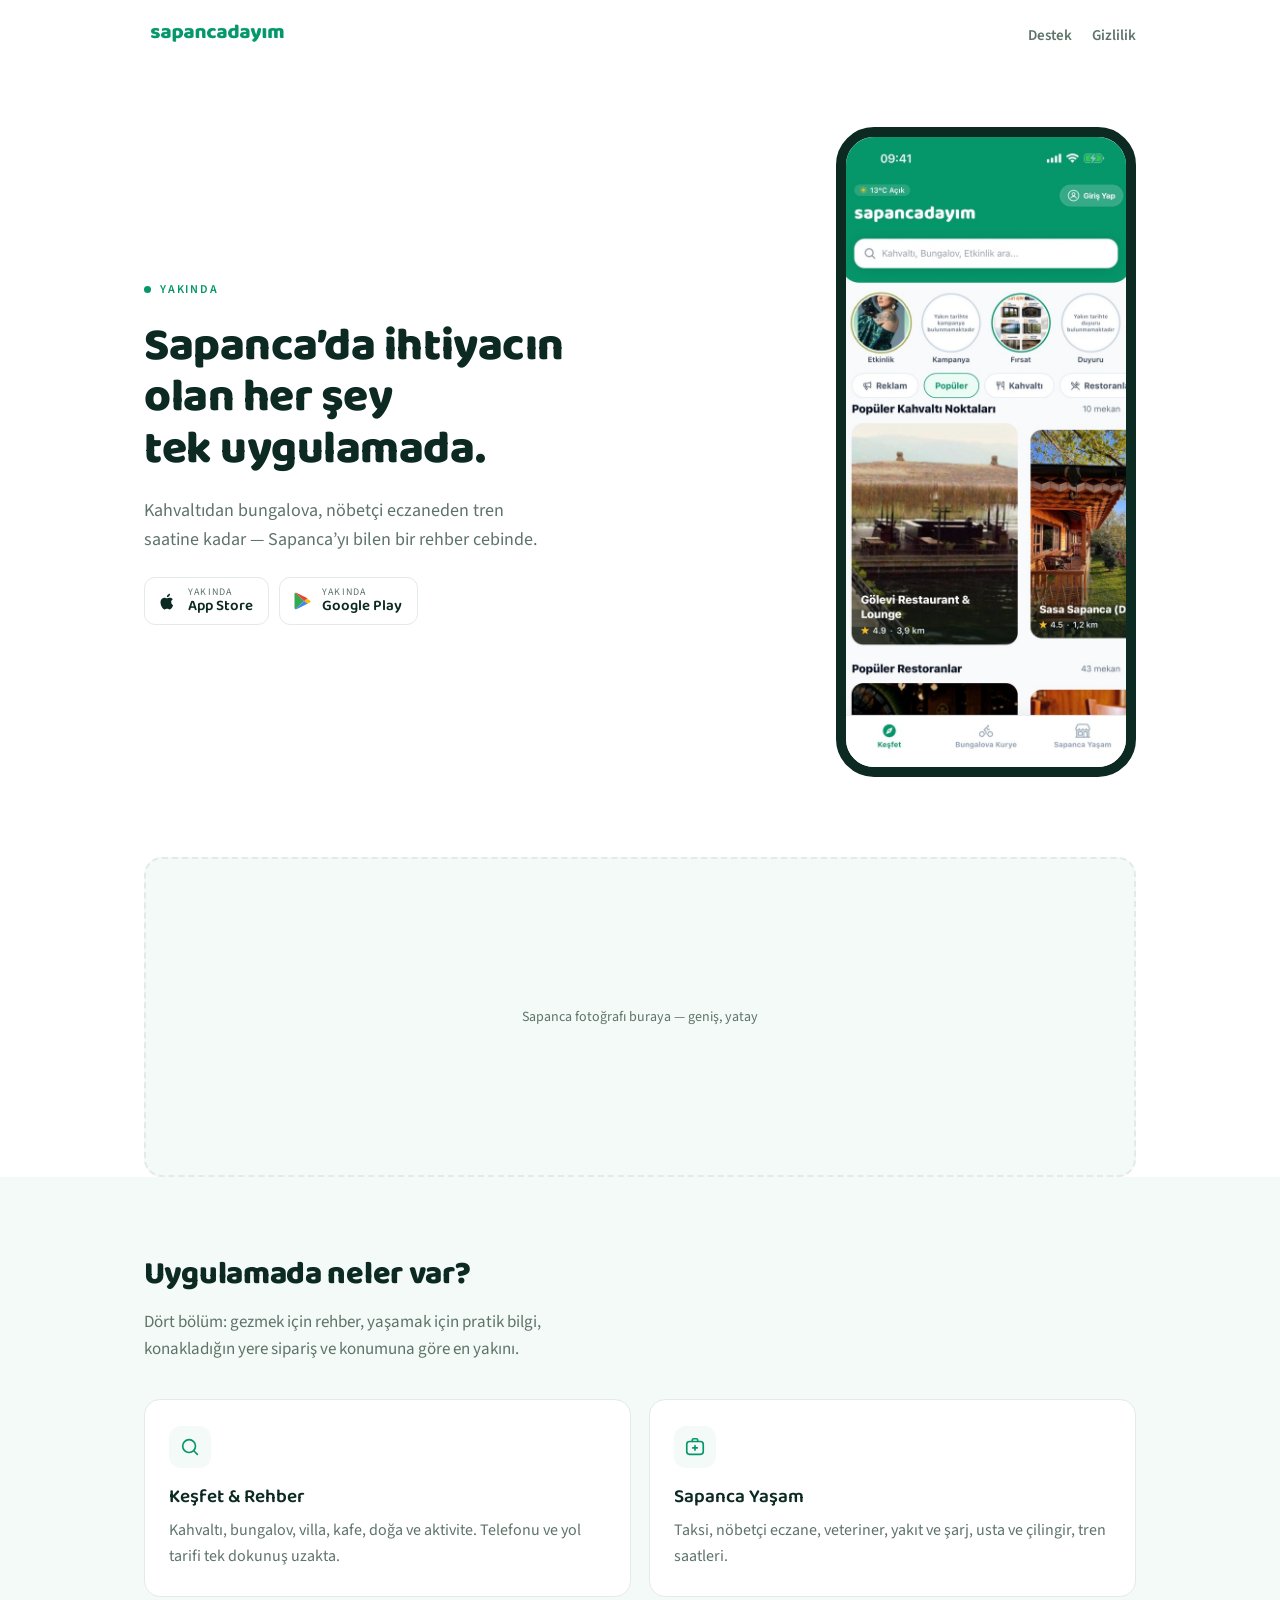
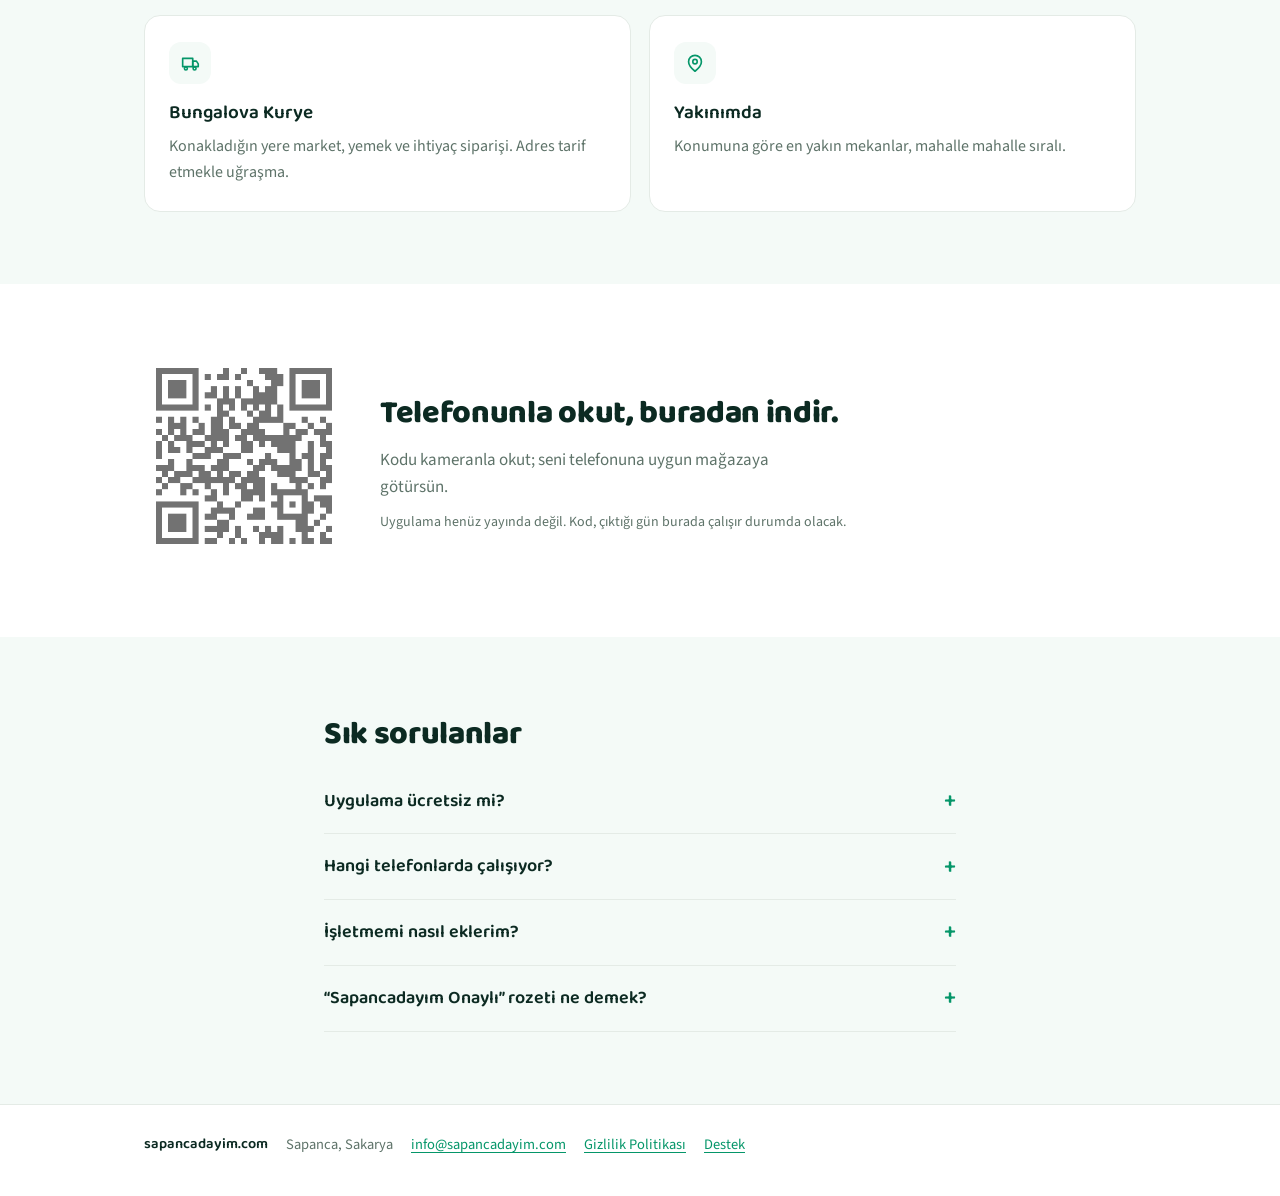
==== commit 94911c23: "feat: ana sayfaya uygulama ekran görüntüsü ve QR kodu eklendi QR https://sapancadayim.com/indir/ adr" ====
--- a/index.html
+++ b/index.html
@@ -3,9 +3,9 @@
 <head>
 <meta charset="utf-8">
 <meta name="viewport" content="width=device-width, initial-scale=1">
-<meta name="description" content="Sapanca'nın dijital rehberi yakında. Kahvaltı, bungalov, nöbetçi eczane, tren saatleri — Sapanca'da ihtiyacın olan her şey tek uygulamada.">
+<meta name="description" content="Sapanca'nın dijital rehberi: kahvaltı, bungalov, nöbetçi eczane, tren saatleri, bungalova kurye ve yakınındaki mekanlar. Tek uygulamada.">
 <meta property="og:title" content="Sapancadayım">
-<meta property="og:description" content="Sapanca'nın dijital rehberi yolda. App Store ve Google Play'de yakında.">
+<meta property="og:description" content="Kahvaltı, bungalov, nöbetçi eczane, tren saatleri. Sapanca'nın dijital rehberi App Store ve Google Play'de yakında.">
 <meta property="og:type" content="website">
 <meta property="og:url" content="https://sapancadayim.com/">
 <meta property="og:locale" content="tr_TR">
@@ -90,6 +90,7 @@
     background: var(--wash);
   }
   .phone .slot { height: 100%; border: 0; border-radius: 0; }
+  .phone img { display: block; width: 100%; height: 100%; object-fit: cover; object-position: top; }
 
   /* Mağaza rozetleri */
   .badges { display: flex; flex-wrap: wrap; gap: 10px; }
@@ -207,6 +208,7 @@
 <main>
   <section class="wrap hero">
     <div class="hero-text">
+      <!-- YAYIN GÜNÜ (3/3): bu "Yakında" etiketi tamamen silinecek. -->
       <span class="eyebrow"><span class="dot"></span>Yakında</span>
 
       <h1>Sapanca&rsquo;da ihtiyacın olan her şey tek uygulamada.</h1>
@@ -235,10 +237,7 @@
     </div>
 
     <div class="phone">
-      <!-- Ekran görüntüsü hazır olunca: assets/ekran.png ekle,
-           .slot satırını sil, aşağıdaki img'i aç. -->
-      <div class="slot" aria-hidden="true">Uygulama ekran görüntüsü buraya</div>
-      <!-- <img src="/assets/ekran.png" alt="Sapancadayım uygulamasının ana ekranı"> -->
+      <img src="/assets/ekran.jpg" alt="Sapancadayım uygulamasının ana ekranı" width="600" height="1304">
     </div>
   </section>
   <div class="wrap">
@@ -303,11 +302,9 @@
   <section class="section">
     <div class="wrap qr-row">
       <div>
-        <!-- YAYIN GÜNÜ (2/3): QR hazır olunca assets/qr.png ekle,
-             .slot satırını sil, img'i aç, .qr-box opacity kuralını kaldır.
-             QR şu adrese bakmalı: https://sapancadayim.com/indir/ -->
-        <div class="slot qr-box" aria-hidden="true">QR kodu buraya</div>
-        <!-- <img class="qr-box" src="/assets/qr.png" alt="Uygulamayı indirmek için QR kodu"> -->
+        <!-- YAYIN GÜNÜ (2/3): QR eklendi (hedef https://sapancadayim.com/indir/).
+             Yayın günü sadece .qr-box opacity kuralını kaldır. -->
+        <img class="qr-box" src="/assets/qr.png" alt="Uygulamayı indirmek için QR kodu">
       </div>
       <div>
         <h2 class="section-title">Telefonunla okut, buradan indir.</h2>
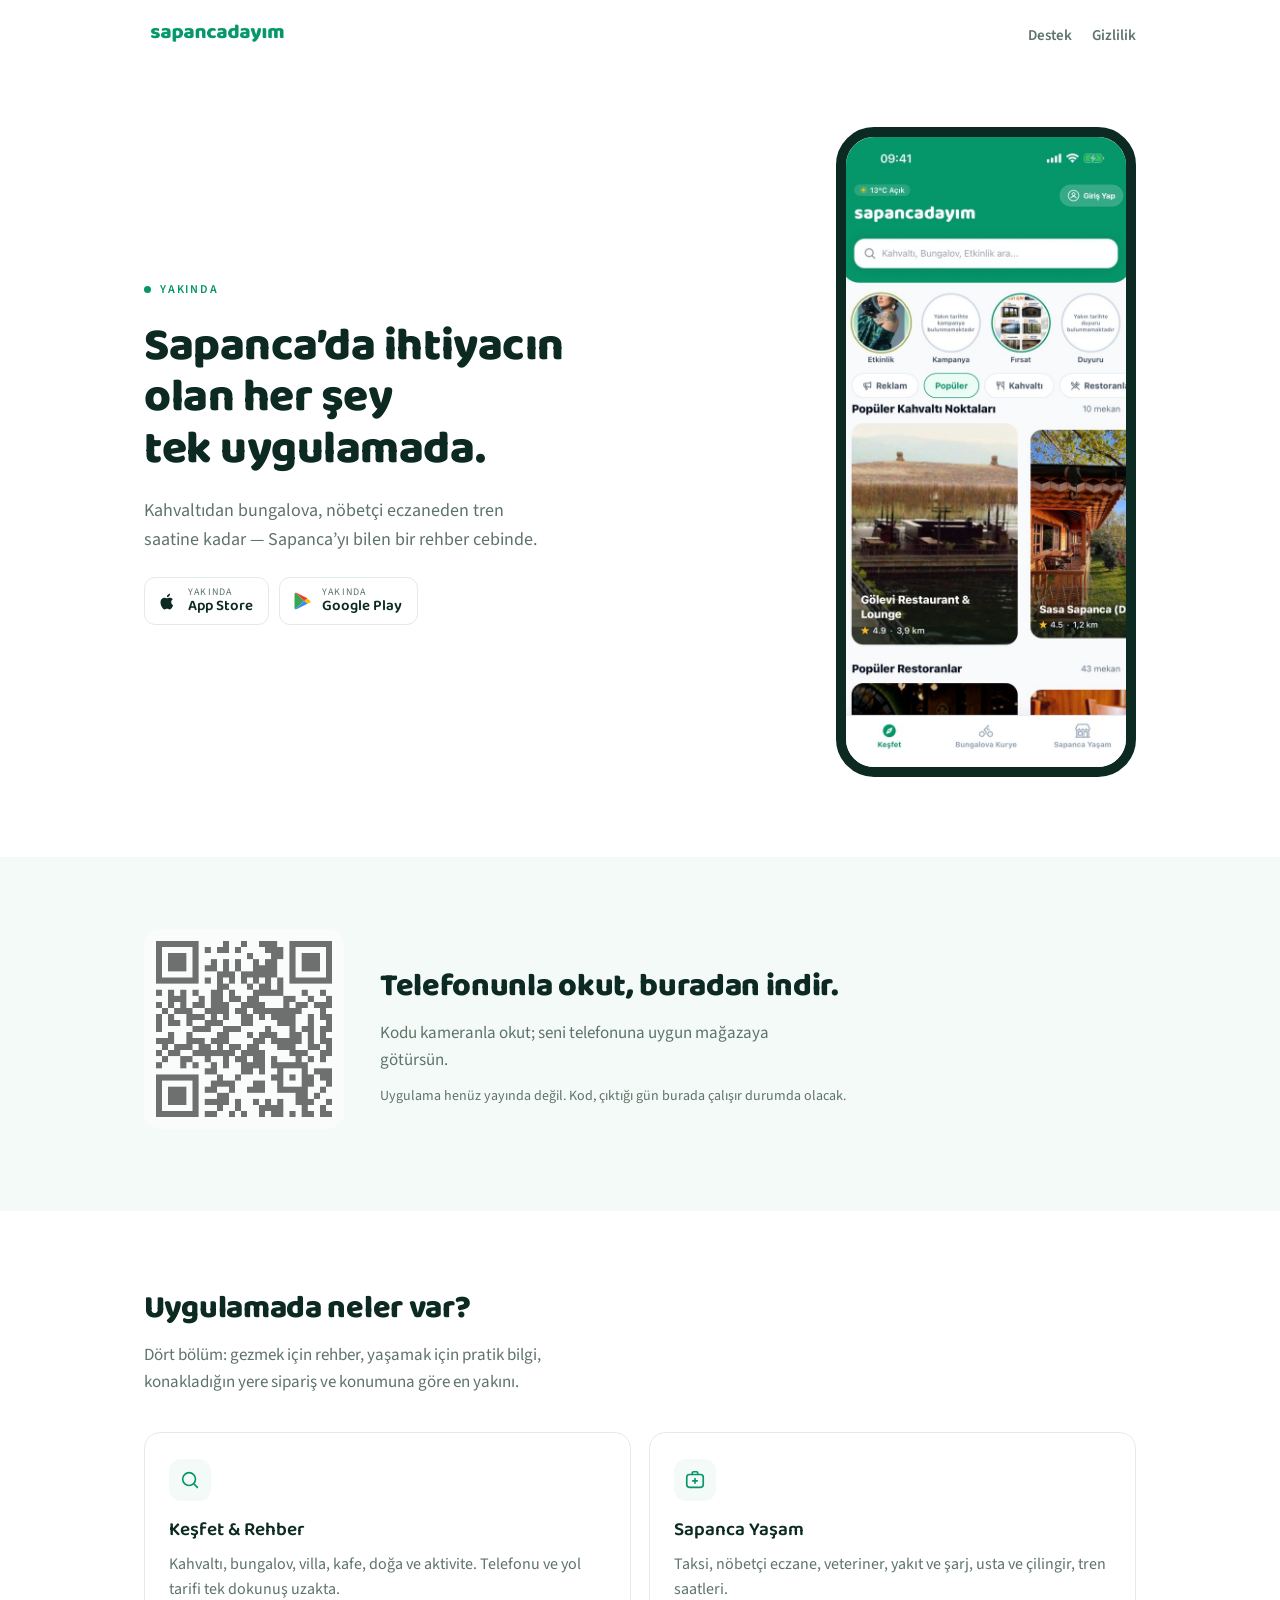
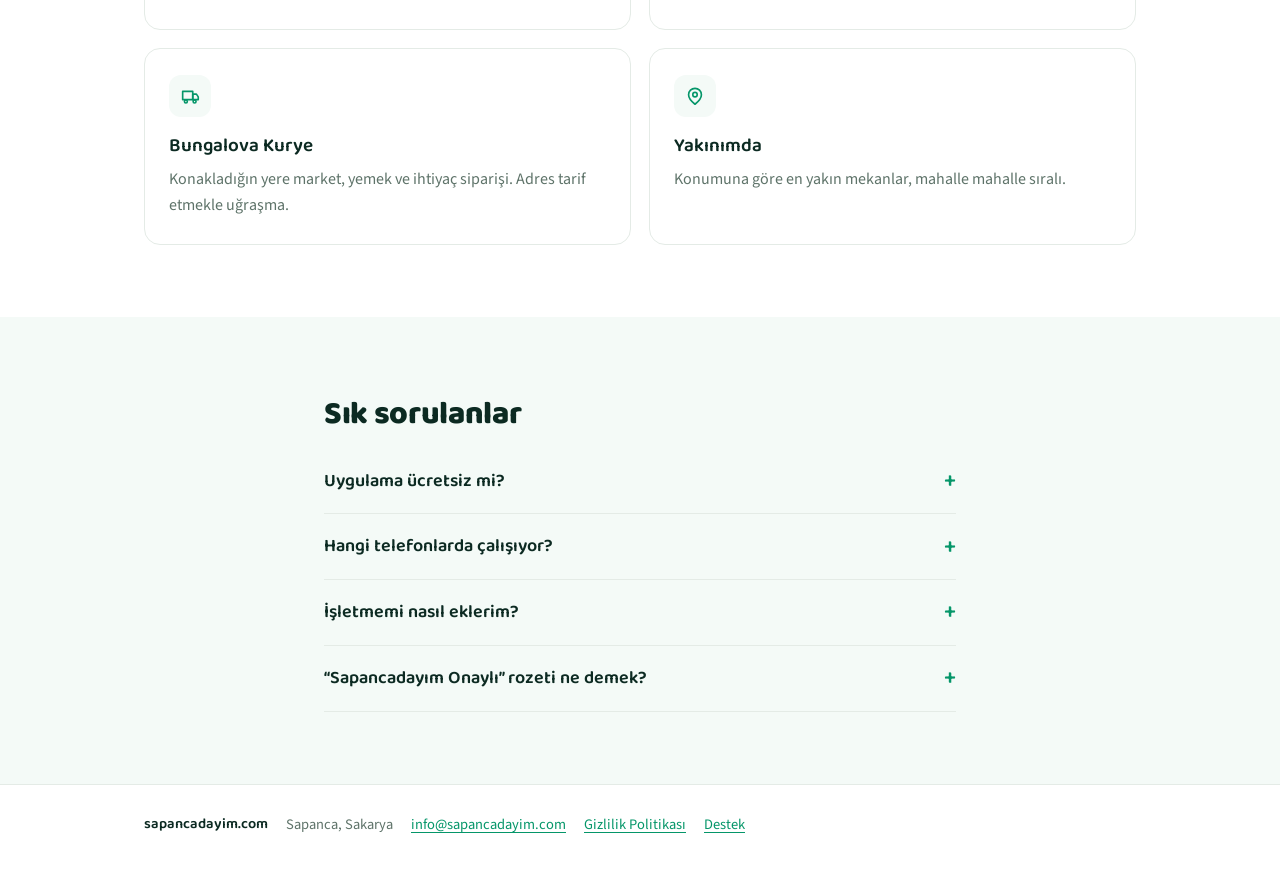
==== commit 1ce9b0c0: "feat: Sapanca fotoğraf şeridi kaldırıldı, QR bölümü üste alındı QR artık tanıtımın hemen altında; ze" ====
--- a/index.html
+++ b/index.html
@@ -104,8 +104,6 @@
   .badge-text small { font-family: var(--body); font-weight: 400; font-size: 10px;
     letter-spacing: 0.12em; text-transform: uppercase; color: var(--muted); }
 
-  /* Sapanca şeridi */
-  .strip { height: clamp(200px, 30vw, 320px); border-radius: 18px; }
 
   /* Özellik kutuları */
   .section-title {
@@ -240,14 +238,21 @@
       <img src="/assets/ekran.jpg" alt="Sapancadayım uygulamasının ana ekranı" width="600" height="1304">
     </div>
   </section>
-  <div class="wrap">
-    <!-- Sapanca fotoğrafı hazır olunca: assets/sapanca.jpg ekle,
-         .slot satırını sil, aşağıdaki img'i aç. -->
-    <div class="slot strip" aria-hidden="true">Sapanca fotoğrafı buraya &mdash; geniş, yatay</div>
-    <!-- <img class="strip" src="/assets/sapanca.jpg" alt="Sapanca Gölü kıyısı"> -->
-  </div>
-
   <section class="section section-wash">
+    <div class="wrap qr-row">
+      <div>
+        <!-- YAYIN GÜNÜ (2/3): QR eklendi (hedef https://sapancadayim.com/indir/).
+             Yayın günü sadece .qr-box opacity kuralını kaldır. -->
+        <img class="qr-box" src="/assets/qr.png" alt="Uygulamayı indirmek için QR kodu">
+      </div>
+      <div>
+        <h2 class="section-title">Telefonunla okut, buradan indir.</h2>
+        <p class="section-lede" style="margin-bottom:0">Kodu kameranla okut; seni telefonuna uygun mağazaya götürsün.</p>
+        <p class="qr-note">Uygulama henüz yayında değil. Kod, çıktığı gün burada çalışır durumda olacak.</p>
+      </div>
+    </div>
+  </section>
+  <section class="section">
     <div class="wrap">
       <h2 class="section-title">Uygulamada neler var?</h2>
       <p class="section-lede">Dört bölüm: gezmek için rehber, yaşamak için pratik bilgi, konakladığın yere sipariş ve konumuna göre en yakını.</p>
@@ -299,20 +304,6 @@
       </div>
     </div>
   </section>
-  <section class="section">
-    <div class="wrap qr-row">
-      <div>
-        <!-- YAYIN GÜNÜ (2/3): QR eklendi (hedef https://sapancadayim.com/indir/).
-             Yayın günü sadece .qr-box opacity kuralını kaldır. -->
-        <img class="qr-box" src="/assets/qr.png" alt="Uygulamayı indirmek için QR kodu">
-      </div>
-      <div>
-        <h2 class="section-title">Telefonunla okut, buradan indir.</h2>
-        <p class="section-lede" style="margin-bottom:0">Kodu kameranla okut; seni telefonuna uygun mağazaya götürsün.</p>
-        <p class="qr-note">Uygulama henüz yayında değil. Kod, çıktığı gün burada çalışır durumda olacak.</p>
-      </div>
-    </div>
-  </section>
   <section class="section section-wash">
     <div class="wrap faq">
       <h2 class="section-title">Sık sorulanlar</h2>
